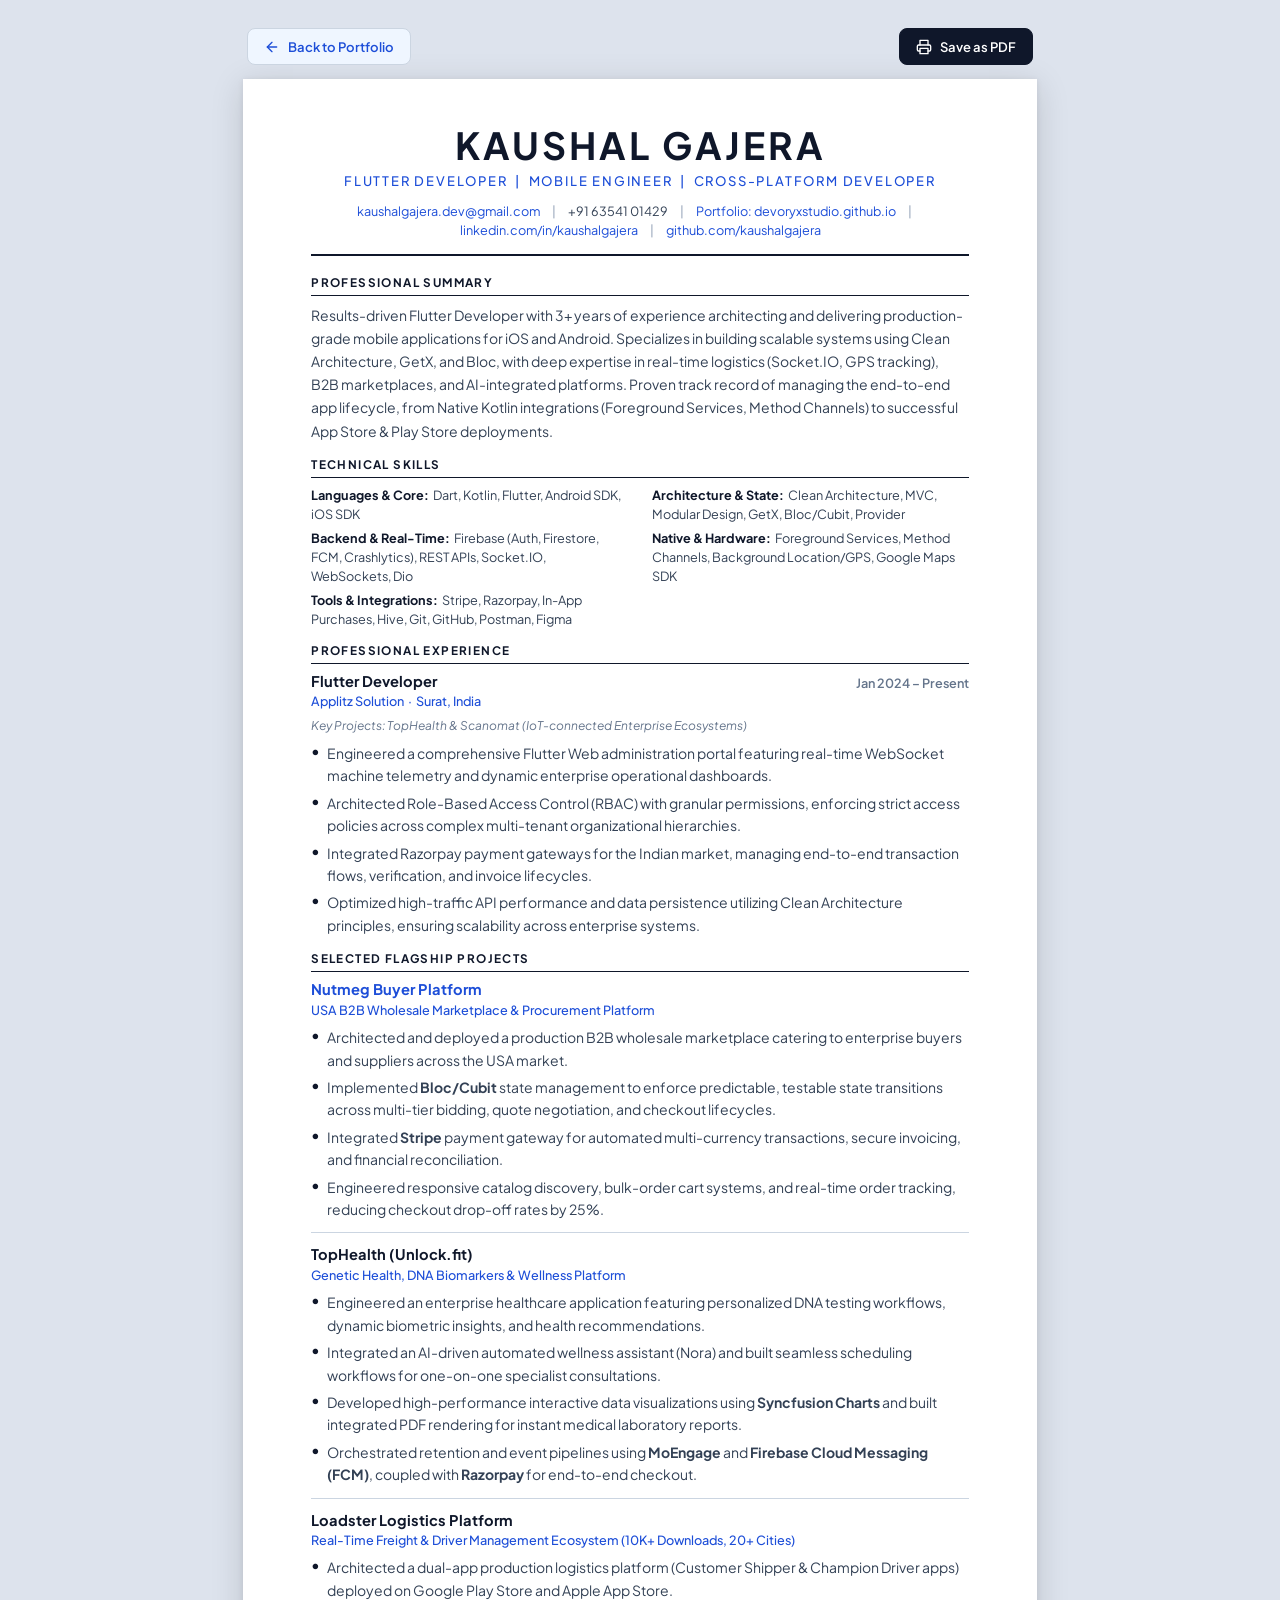
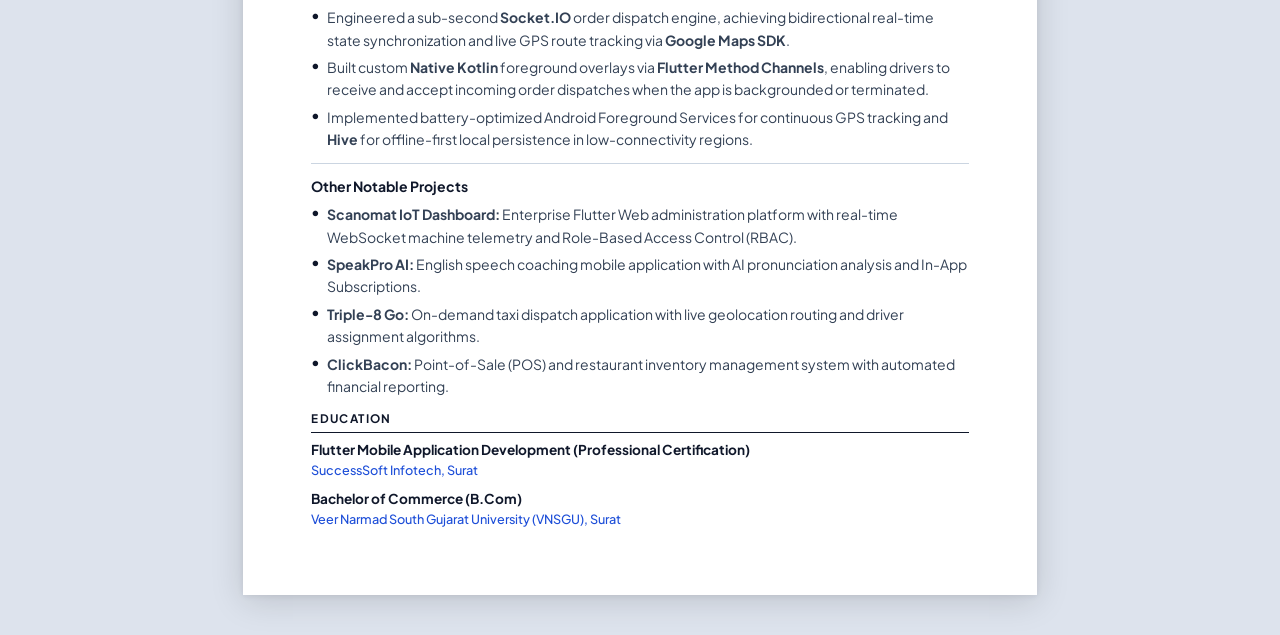
==== resume/index.html @ fdb51cf5 "deploy: devoryxstudio/portfolio@a269be1bade399d798330f2023af600dab115383" ====
<!DOCTYPE html>
<html lang="en">

<head>
    <meta charset="UTF-8">
    <meta name="viewport" content="width=device-width, initial-scale=1.0">
    <title>Kaushal Gajera – Flutter Developer Resume</title>
    <meta name="description"
        content="Professional Resume of Kaushal Gajera, Flutter Developer with 3+ years of production mobile engineering experience.">
    <link rel="preconnect" href="https://fonts.googleapis.com">
    <link rel="preconnect" href="https://fonts.gstatic.com" crossorigin>
    <link
        href="https://fonts.googleapis.com/css2?family=Plus+Jakarta+Sans:ital,wght@0,300;0,400;0,500;0,600;0,700;1,400&display=swap"
        rel="stylesheet">
    <link rel="stylesheet" href="styles.css">
</head>

<body>
    <nav class="resume-toolbar" aria-label="Resume actions">
        <a href="/" class="back-link">
            <svg width="16" height="16" viewBox="0 0 24 24" fill="none" stroke="currentColor" stroke-width="2"
                stroke-linecap="round" stroke-linejoin="round" aria-hidden="true">
                <line x1="19" y1="12" x2="5" y2="12"></line>
                <polyline points="12 19 5 12 12 5"></polyline>
            </svg>
            Back to Portfolio
        </a>
        <button type="button" class="print-button" onclick="window.print()">
            <svg width="16" height="16" viewBox="0 0 24 24" fill="none" stroke="currentColor" stroke-width="2"
                stroke-linecap="round" stroke-linejoin="round" aria-hidden="true">
                <path d="M6 9V2h12v7"></path>
                <path d="M6 18H4a2 2 0 0 1-2-2v-5a2 2 0 0 1 2-2h16a2 2 0 0 1 2 2v5a2 2 0 0 1-2 2h-2"></path>
                <rect x="6" y="14" width="12" height="8"></rect>
            </svg>
            Save as PDF
        </button>
    </nav>

    <div class="resume-container">

        <!-- ═══ HEADER ═══ -->
        <header>
            <h1>Kaushal Gajera</h1>
            <h2>Flutter Developer &nbsp;|&nbsp; Mobile Engineer &nbsp;|&nbsp; Cross-Platform Developer</h2>
            <div class="contact-info">
                <span><a href="mailto:kaushalgajera.dev@gmail.com">kaushalgajera.dev@gmail.com</a></span>
                <span>+91 63541 01429</span>
                <span><a href="https://devoryxstudio.github.io/" target="_blank">Portfolio:
                        devoryxstudio.github.io</a></span>
                <span><a href="https://www.linkedin.com/in/kaushal-gajera-8669bb255/"
                        target="_blank">linkedin.com/in/kaushalgajera</a></span>
                <span><a href="https://github.com/kaushalgajera" target="_blank">github.com/kaushalgajera</a></span>
            </div>
        </header>

        <!-- ═══ PROFESSIONAL SUMMARY ═══ -->
        <section class="summary">
            <h3>Professional Summary</h3>
            <p>Results-driven Flutter Developer with 3+ years of experience architecting and delivering production-grade
                mobile applications for iOS and Android. Specializes in building scalable systems using Clean
                Architecture, GetX, and Bloc, with deep expertise in real-time logistics (Socket.IO, GPS tracking), B2B
                marketplaces, and AI-integrated platforms. Proven track record of managing the end-to-end app lifecycle,
                from Native Kotlin integrations (Foreground Services, Method Channels) to successful App Store & Play
                Store deployments.</p>
        </section>

        <!-- ═══ TECHNICAL SKILLS ═══ -->
        <section class="skills">
            <h3>Technical Skills</h3>
            <div class="skills-grid">
                <div class="skill-category">
                    <span class="skill-title">Languages & Core:</span>
                    <span class="skill-list">Dart, Kotlin, Flutter, Android SDK, iOS SDK</span>
                </div>
                <div class="skill-category">
                    <span class="skill-title">Architecture & State:</span>
                    <span class="skill-list">Clean Architecture, MVC, Modular Design, GetX, Bloc/Cubit, Provider</span>
                </div>
                <div class="skill-category">
                    <span class="skill-title">Backend & Real-Time:</span>
                    <span class="skill-list">Firebase (Auth, Firestore, FCM, Crashlytics), REST APIs, Socket.IO,
                        WebSockets, Dio</span>
                </div>
                <div class="skill-category">
                    <span class="skill-title">Native & Hardware:</span>
                    <span class="skill-list">Foreground Services, Method Channels, Background Location/GPS, Google Maps
                        SDK</span>
                </div>
                <div class="skill-category">
                    <span class="skill-title">Tools & Integrations:</span>
                    <span class="skill-list">Stripe, Razorpay, In-App Purchases, Hive, Git, GitHub, Postman,
                        Figma</span>
                </div>
            </div>
        </section>

        <!-- ═══ PROFESSIONAL EXPERIENCE ═══ -->
        <section class="experience">
            <h3>Professional Experience</h3>

            <div class="job">
                <div class="job-header">
                    <div class="job-title-company">
                        <h4>Flutter Developer</h4>
                        <span class="company">Applitz Solution &nbsp;·&nbsp; Surat, India</span>
                    </div>
                    <div class="job-date-location">
                        <span class="date">Jan 2024 – Present</span>
                    </div>
                </div>
                <p class="exp-context"><em>Key Projects: TopHealth &amp; Scanomat (IoT-connected Enterprise
                        Ecosystems)</em></p>
                <ul class="job-achievements">
                    <li>Engineered a comprehensive Flutter Web administration portal featuring real-time WebSocket
                        machine telemetry and dynamic enterprise operational dashboards.</li>
                    <li>Architected Role-Based Access Control (RBAC) with granular permissions, enforcing strict access
                        policies across complex multi-tenant organizational hierarchies.</li>
                    <li>Integrated Razorpay payment gateways for the Indian market, managing end-to-end transaction
                        flows, verification, and invoice lifecycles.</li>
                    <li>Optimized high-traffic API performance and data persistence utilizing Clean Architecture
                        principles, ensuring scalability across enterprise systems.</li>
                </ul>
            </div>
        </section>

        <!-- ═══ SELECTED PROJECTS ═══ -->
        <section class="projects">
            <h3>Selected Flagship Projects</h3>

            <!-- 1. Nutmeg Buyer Platform -->
            <div class="project flagship-project">
                <div class="project-header">
                    <div class="job-title-company">
                        <h4>Nutmeg Buyer Platform</h4>
                        <span class="company">USA B2B Wholesale Marketplace & Procurement Platform</span>
                    </div>
                </div>
                <ul class="job-achievements project-achievements">
                    <li>Architected and deployed a production B2B wholesale marketplace catering to enterprise buyers and suppliers across the USA market.</li>
                    <li>Implemented <strong>Bloc/Cubit</strong> state management to enforce predictable, testable state transitions across multi-tier bidding, quote negotiation, and checkout lifecycles.</li>
                    <li>Integrated <strong>Stripe</strong> payment gateway for automated multi-currency transactions, secure invoicing, and financial reconciliation.</li>
                    <li>Engineered responsive catalog discovery, bulk-order cart systems, and real-time order tracking, reducing checkout drop-off rates by 25%.</li>
                </ul>
            </div>

            <!-- 2. TopHealth (Unlock.fit) -->
            <div class="project">
                <div class="project-header">
                    <div class="job-title-company">
                        <h4>TopHealth (Unlock.fit)</h4>
                        <span class="company">Genetic Health, DNA Biomarkers & Wellness Platform</span>
                    </div>
                </div>
                <ul class="job-achievements project-achievements">
                    <li>Engineered an enterprise healthcare application featuring personalized DNA testing workflows, dynamic biometric insights, and health recommendations.</li>
                    <li>Integrated an AI-driven automated wellness assistant (Nora) and built seamless scheduling workflows for one-on-one specialist consultations.</li>
                    <li>Developed high-performance interactive data visualizations using <strong>Syncfusion Charts</strong> and built integrated PDF rendering for instant medical laboratory reports.</li>
                    <li>Orchestrated retention and event pipelines using <strong>MoEngage</strong> and <strong>Firebase Cloud Messaging (FCM)</strong>, coupled with <strong>Razorpay</strong> for end-to-end checkout.</li>
                </ul>
            </div>

            <!-- 3. Loadster Logistics Platform -->
            <div class="project">
                <div class="project-header">
                    <div class="job-title-company">
                        <h4>Loadster Logistics Platform</h4>
                        <span class="company">Real-Time Freight & Driver Management Ecosystem (10K+ Downloads, 20+ Cities)</span>
                    </div>
                </div>
                <ul class="job-achievements project-achievements">
                    <li>Architected a dual-app production logistics platform (Customer Shipper & Champion Driver apps) deployed on Google Play Store and Apple App Store.</li>
                    <li>Engineered a sub-second <strong>Socket.IO</strong> order dispatch engine, achieving bidirectional real-time state synchronization and live GPS route tracking via <strong>Google Maps SDK</strong>.</li>
                    <li>Built custom <strong>Native Kotlin</strong> foreground overlays via <strong>Flutter Method Channels</strong>, enabling drivers to receive and accept incoming order dispatches when the app is backgrounded or terminated.</li>
                    <li>Implemented battery-optimized Android Foreground Services for continuous GPS tracking and <strong>Hive</strong> for offline-first local persistence in low-connectivity regions.</li>
                </ul>
            </div>

            <!-- Other Notable Projects -->
            <div class="project other-projects">
                <h4 style="margin-bottom: 6px; color: var(--text-primary);">Other Notable Projects</h4>
                <ul class="job-achievements project-achievements" style="margin-top: 0;">
                    <li><strong>Scanomat IoT Dashboard:</strong> Enterprise Flutter Web administration platform with real-time WebSocket machine telemetry and Role-Based Access Control (RBAC).</li>
                    <li><strong>SpeakPro AI:</strong> English speech coaching mobile application with AI pronunciation analysis and In-App Subscriptions.</li>
                    <li><strong>Triple-8 Go:</strong> On-demand taxi dispatch application with live geolocation routing and driver assignment algorithms.</li>
                    <li><strong>ClickBacon:</strong> Point-of-Sale (POS) and restaurant inventory management system with automated financial reporting.</li>
                </ul>
            </div>
        </section>

        <!-- ═══ EDUCATION ═══ -->
        <section class="education">
            <h3>Education</h3>
            <div class="edu-item">
                <div class="edu-header">
                    <div class="edu-degree-school">
                        <span class="degree-text">Flutter Mobile Application Development (Professional
                            Certification)</span>
                        <span class="school">SuccessSoft Infotech, Surat</span>
                    </div>
                </div>
            </div>
            <div class="edu-item">
                <div class="edu-header">
                    <div class="edu-degree-school">
                        <span class="degree-text">Bachelor of Commerce (B.Com)</span>
                        <span class="school">Veer Narmad South Gujarat University (VNSGU), Surat</span>
                    </div>
                </div>
            </div>
        </section>

    </div>
</body>

</html>
---- resume/styles.css ----
/*
  Kaushal Gajera – Flutter Developer Resume
  Professional, ATS-friendly, A4-optimized stylesheet.
  Optimized for Chrome Print to PDF.
*/

/* ── Google Fonts Import ── */
@import url('https://fonts.googleapis.com/css2?family=Plus+Jakarta+Sans:ital,wght@0,300;0,400;0,500;0,600;0,700;1,400&display=swap');

/* ── Design Tokens ── */
:root {
    --text-primary: #0f172a;
    --text-secondary: #334155;
    --text-muted: #64748b;
    --accent: #1d4ed8;
    --accent-light: #eff6ff;
    --border: #cbd5e1;
    --border-strong: #94a3b8;
    --bg: #ffffff;
    --tag-bg: #f1f5f9;

    --font: 'Plus Jakarta Sans', -apple-system, BlinkMacSystemFont, 'Segoe UI', Helvetica, Arial, sans-serif;

    /* Body font slightly larger for readability */
    --font-size-body: 10.5pt;
    --font-size-sm: 9.5pt;
    --font-size-xs: 8.8pt;
    --line-height: 1.55;

    /* Section spacing */
    --section-gap: 13px;
    --section-h-gap: 8px;
}

/* ── Reset ── */
*,
*::before,
*::after {
    margin: 0;
    padding: 0;
    box-sizing: border-box;
}

/* ── Base ── */
body {
    font-family: var(--font);
    font-size: var(--font-size-body);
    line-height: var(--line-height);
    color: var(--text-secondary);
    background: #dde3ed;
    -webkit-font-smoothing: antialiased;
    -moz-osx-font-smoothing: grayscale;
}

a {
    color: var(--accent);
    text-decoration: none;
}

a:hover {
    text-decoration: underline;
}

/* ── Toolbar (screen only) ── */
.resume-toolbar {
    max-width: 210mm;
    margin: 28px auto 0;
    padding: 0 4px;
    display: flex;
    justify-content: space-between;
    align-items: center;
    gap: 12px;
}

.resume-toolbar .back-link,
.resume-toolbar .print-button {
    display: inline-flex;
    align-items: center;
    gap: 8px;
    font: 600 9.8pt var(--font);
    padding: 9px 16px;
    border-radius: 8px;
    border: 1px solid var(--border);
    cursor: pointer;
    transition: filter 0.15s ease, opacity 0.15s ease;
}

.resume-toolbar .back-link {
    background: var(--accent-light);
    color: var(--accent);
}

.resume-toolbar .print-button {
    background: var(--text-primary);
    border-color: var(--text-primary);
    color: #fff;
}

.resume-toolbar .back-link:hover {
    text-decoration: none;
    filter: brightness(0.97);
}

.resume-toolbar .print-button:hover {
    opacity: 0.9;
}

/* ── A4 Container ── */
.resume-container {
    max-width: 210mm;
    min-height: 297mm;
    margin: 14px auto 40px;
    background: var(--bg);
    padding: 12mm 18mm 14mm;
    box-shadow: 0 6px 32px rgba(0, 0, 0, 0.14), 0 1px 6px rgba(0, 0, 0, 0.08);
}

/* ══════════════════════════════
   HEADER
══════════════════════════════ */
header {
    text-align: center;
    padding-bottom: 13px;
    margin-bottom: 18px;
    border-bottom: 2.5px solid var(--text-primary);
}

header h1 {
    font-size: 28pt;
    font-weight: 700;
    color: var(--text-primary);
    letter-spacing: 3px;
    text-transform: uppercase;
    line-height: 1.1;
    margin-bottom: 6px;
}

header h2 {
    font-size: 9.8pt;
    font-weight: 500;
    color: var(--accent);
    letter-spacing: 1.8px;
    text-transform: uppercase;
    margin-bottom: 10px;
}

.contact-info {
    display: flex;
    flex-wrap: wrap;
    justify-content: center;
    align-items: center;
    gap: 0;
    font-size: var(--font-size-sm);
    color: var(--text-secondary);
}

.contact-info span {
    display: inline-flex;
    align-items: center;
}

.contact-info span:not(:last-child)::after {
    content: "|";
    margin: 0 12px;
    color: var(--border-strong);
}

.contact-info a {
    color: var(--accent);
    text-decoration: none;
}

.contact-info a:hover {
    text-decoration: underline;
}

/* ══════════════════════════════
   SECTION TEMPLATE
══════════════════════════════ */
section {
    margin-bottom: var(--section-gap);
}

/* Section headings */
section h3 {
    font-size: 8.8pt;
    font-weight: 700;
    text-transform: uppercase;
    letter-spacing: 1.4px;
    color: var(--text-primary);
    border-bottom: 1.5px solid var(--text-primary);
    padding-bottom: 3px;
    margin-bottom: 8px;
}

/* ══════════════════════════════
   PROFESSIONAL SUMMARY
══════════════════════════════ */
.summary p {
    font-size: var(--font-size-body);
    color: var(--text-secondary);
    line-height: 1.65;
    text-align: left;
}

.summary p strong {
    color: var(--text-primary);
    font-weight: 600;
}

/* ══════════════════════════════
   KEY ACHIEVEMENTS
══════════════════════════════ */
.achievements-list {
    list-style: none;
    padding: 0;
    display: flex;
    flex-direction: column;
    gap: 6px;
}

.achievements-list li {
    font-size: var(--font-size-body);
    color: var(--text-secondary);
    padding-left: 16px;
    position: relative;
    line-height: 1.6;
}

.achievements-list li::before {
    content: "▸";
    position: absolute;
    left: 0;
    color: var(--accent);
    font-size: 8pt;
    top: 2px;
}

.achievements-list li strong {
    color: var(--text-primary);
    font-weight: 600;
}

/* ══════════════════════════════
   TECHNICAL SKILLS
══════════════════════════════ */
.skills-grid {
    display: grid;
    grid-template-columns: 1fr 1fr;
    gap: 5px 24px;
}

.skill-category {
    font-size: var(--font-size-sm);
    line-height: 1.5;
}

.skill-title {
    display: inline;
    font-weight: 700;
    color: var(--text-primary);
}

.skill-list {
    display: inline;
    color: var(--text-secondary);
    margin-left: 2px;
}

/* ══════════════════════════════
   SPECIALIZED EXPERTISE
══════════════════════════════ */
.expertise-grid {
    display: flex;
    flex-wrap: wrap;
    gap: 6px 8px;
}

.expertise-grid span {
    font-size: var(--font-size-xs);
    font-weight: 500;
    color: var(--text-primary);
    background: var(--tag-bg);
    border: 1px solid var(--border);
    border-radius: 4px;
    padding: 3px 9px;
    white-space: nowrap;
    line-height: 1.4;
}

/* ══════════════════════════════
   LIVE APPLICATIONS
══════════════════════════════ */
.live-apps-grid {
    display: flex;
    flex-wrap: wrap;
    gap: 6px 8px;
}

.live-apps-grid span {
    font-size: var(--font-size-xs);
    font-weight: 500;
    color: var(--text-primary);
    background: var(--tag-bg);
    border: 1px solid var(--border);
    border-radius: 4px;
    padding: 3px 9px;
    white-space: nowrap;
    line-height: 1.4;
}

/* ══════════════════════════════
   PROFESSIONAL EXPERIENCE
══════════════════════════════ */
.job {
    margin-bottom: 14px;
}

.job-header {
    display: flex;
    justify-content: space-between;
    align-items: flex-start;
    margin-bottom: 5px;
}

.job-title-company h4 {
    font-size: 11pt;
    font-weight: 700;
    color: var(--text-primary);
    line-height: 1.25;
}

.job-title-company .company {
    font-size: var(--font-size-sm);
    font-weight: 500;
    color: var(--accent);
    display: block;
    margin-top: 2px;
}

.job-date-location {
    text-align: right;
    flex-shrink: 0;
    margin-left: 14px;
}

.date {
    font-size: var(--font-size-sm);
    font-weight: 600;
    color: var(--text-muted);
    white-space: nowrap;
}

.exp-context {
    font-size: 9pt;
    color: var(--text-muted);
    margin-bottom: 7px;
    font-style: italic;
    line-height: 1.5;
}

.job-achievements {
    list-style: none;
    padding: 0;
    display: flex;
    flex-direction: column;
    gap: 5px;
}

.job-achievements li {
    font-size: var(--font-size-body);
    color: var(--text-secondary);
    padding-left: 16px;
    position: relative;
    line-height: 1.6;
}

.job-achievements li::before {
    content: "•";
    position: absolute;
    left: 0;
    color: var(--text-primary);
    font-weight: 700;
    font-size: 10pt;
    line-height: 1.4;
}

/* ══════════════════════════════
   SELECTED PROJECTS
══════════════════════════════ */
.project {
    margin-bottom: 12px;
    padding-bottom: 12px;
    border-bottom: 1px solid var(--border);
}

.project:last-child {
    border-bottom: none;
    margin-bottom: 0;
    padding-bottom: 0;
}

.project-header {
    margin-bottom: 6px;
}

.flagship-project .job-title-company h4 {
    color: var(--accent);
}

.project-achievements {
    gap: 5px;
}

.project-tech {
    margin-top: 8px;
    font-size: var(--font-size-xs);
    color: var(--text-muted);
    line-height: 1.6;
    border-left: 2.5px solid var(--accent);
    padding-left: 10px;
}

.project-tech strong {
    color: var(--text-primary);
    font-weight: 600;
}

/* ══════════════════════════════
   EDUCATION & TRAINING
══════════════════════════════ */
.edu-item {
    margin-bottom: 10px;
}

.edu-item:last-child {
    margin-bottom: 0;
}

.edu-header {
    display: flex;
    justify-content: space-between;
    align-items: flex-start;
}

.edu-degree-school .degree-text {
    font-size: 10.2pt;
    font-weight: 700;
    color: var(--text-primary);
    display: block;
    line-height: 1.3;
}

.edu-degree-school .school {
    font-size: var(--font-size-sm);
    color: var(--accent);
    font-weight: 500;
    display: block;
    margin-top: 3px;
    line-height: 1.45;
}

.edu-detail {
    font-size: var(--font-size-sm);
    color: var(--text-muted);
    margin-top: 4px;
    line-height: 1.55;
}

/* ══════════════════════════════
   PRINT STYLES  (Chrome → Save as PDF)
══════════════════════════════ */
@media print {
    @page {
        size: A4;
        margin: 0;
    }

    body {
        background: transparent;
        margin: 0;
        -webkit-print-color-adjust: exact;
        print-color-adjust: exact;
    }

    .resume-toolbar {
        display: none;
    }

    .resume-container {
        max-width: 100%;
        min-height: unset;
        margin: 0;
        padding: 13mm 18mm 14mm;
        box-shadow: none;
    }

    a {
        text-decoration: none;
    }

    section {
        page-break-inside: auto;
    }

    .job,
    .project,
    .edu-item,
    .skill-category {
        page-break-inside: avoid;
        break-inside: avoid;
    }

    .expertise-grid span,
    .live-apps-grid span {
        border: 1px solid var(--border);
    }
}
/* ══════════════════════════════
   MOBILE RESPONSIVENESS
══════════════════════════════ */
@media screen and (max-width: 768px) {
    .resume-toolbar {
        margin: 0;
        padding: 12px 16px;
        width: 100%;
        max-width: 100%;
    }

    .resume-container {
        margin: 0;
        padding: 20px;
        box-shadow: none;
        width: 100%;
        min-height: 100vh;
    }
    
    header h1 {
        font-size: 24pt;
    }
    
    .contact-info {
        flex-direction: column;
        gap: 6px;
    }
    
    .contact-info span:not(:last-child)::after {
        display: none;
    }
    
    .contact-info span {
        display: block;
        text-align: center;
        margin: 0;
    }

    .skills-grid {
        grid-template-columns: 1fr;
    }

    .job-header, .edu-header {
        flex-direction: column;
        align-items: flex-start;
    }
    
    .job-date-location {
        text-align: left;
        margin-left: 0;
        margin-top: 4px;
    }
}
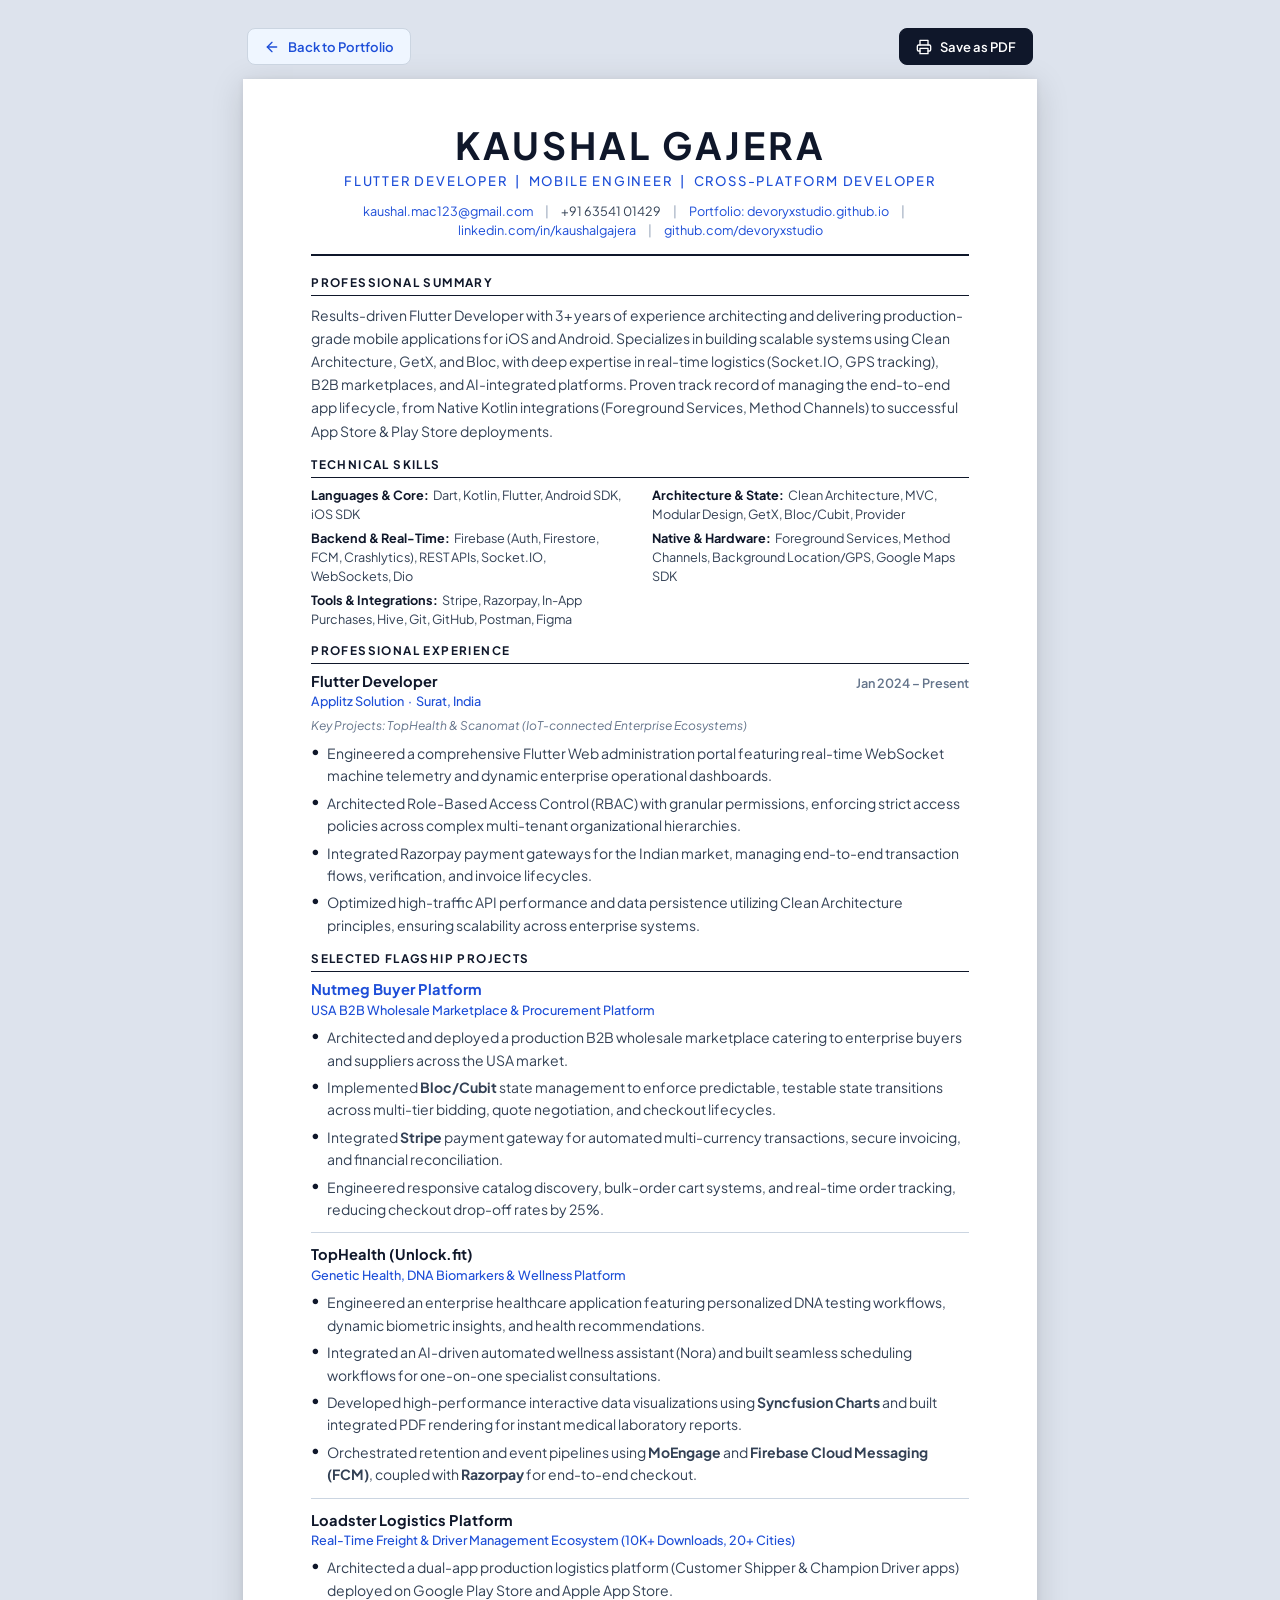
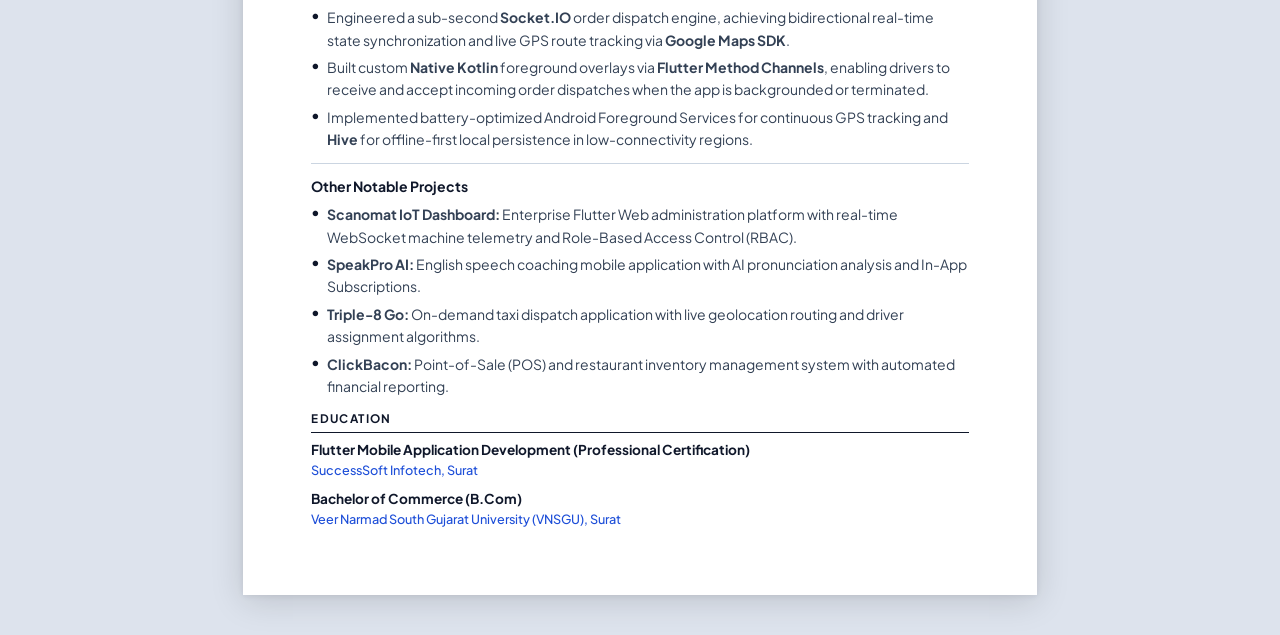
==== commit 9870bfe8: "deploy: devoryxstudio/portfolio@786638983dba4c008e9e5cd49ce032306955d191" ====
--- a/resume/index.html
+++ b/resume/index.html
@@ -43,13 +43,13 @@
             <h1>Kaushal Gajera</h1>
             <h2>Flutter Developer &nbsp;|&nbsp; Mobile Engineer &nbsp;|&nbsp; Cross-Platform Developer</h2>
             <div class="contact-info">
-                <span><a href="mailto:kaushalgajera.dev@gmail.com">kaushalgajera.dev@gmail.com</a></span>
+                <span><a href="mailto:kaushal.mac123@gmail.com">kaushal.mac123@gmail.com</a></span>
                 <span>+91 63541 01429</span>
                 <span><a href="https://devoryxstudio.github.io/" target="_blank">Portfolio:
                         devoryxstudio.github.io</a></span>
                 <span><a href="https://www.linkedin.com/in/kaushal-gajera-8669bb255/"
                         target="_blank">linkedin.com/in/kaushalgajera</a></span>
-                <span><a href="https://github.com/kaushalgajera" target="_blank">github.com/kaushalgajera</a></span>
+                <span><a href="https://github.com/devoryxstudio" target="_blank">github.com/devoryxstudio</a></span>
             </div>
         </header>
 
